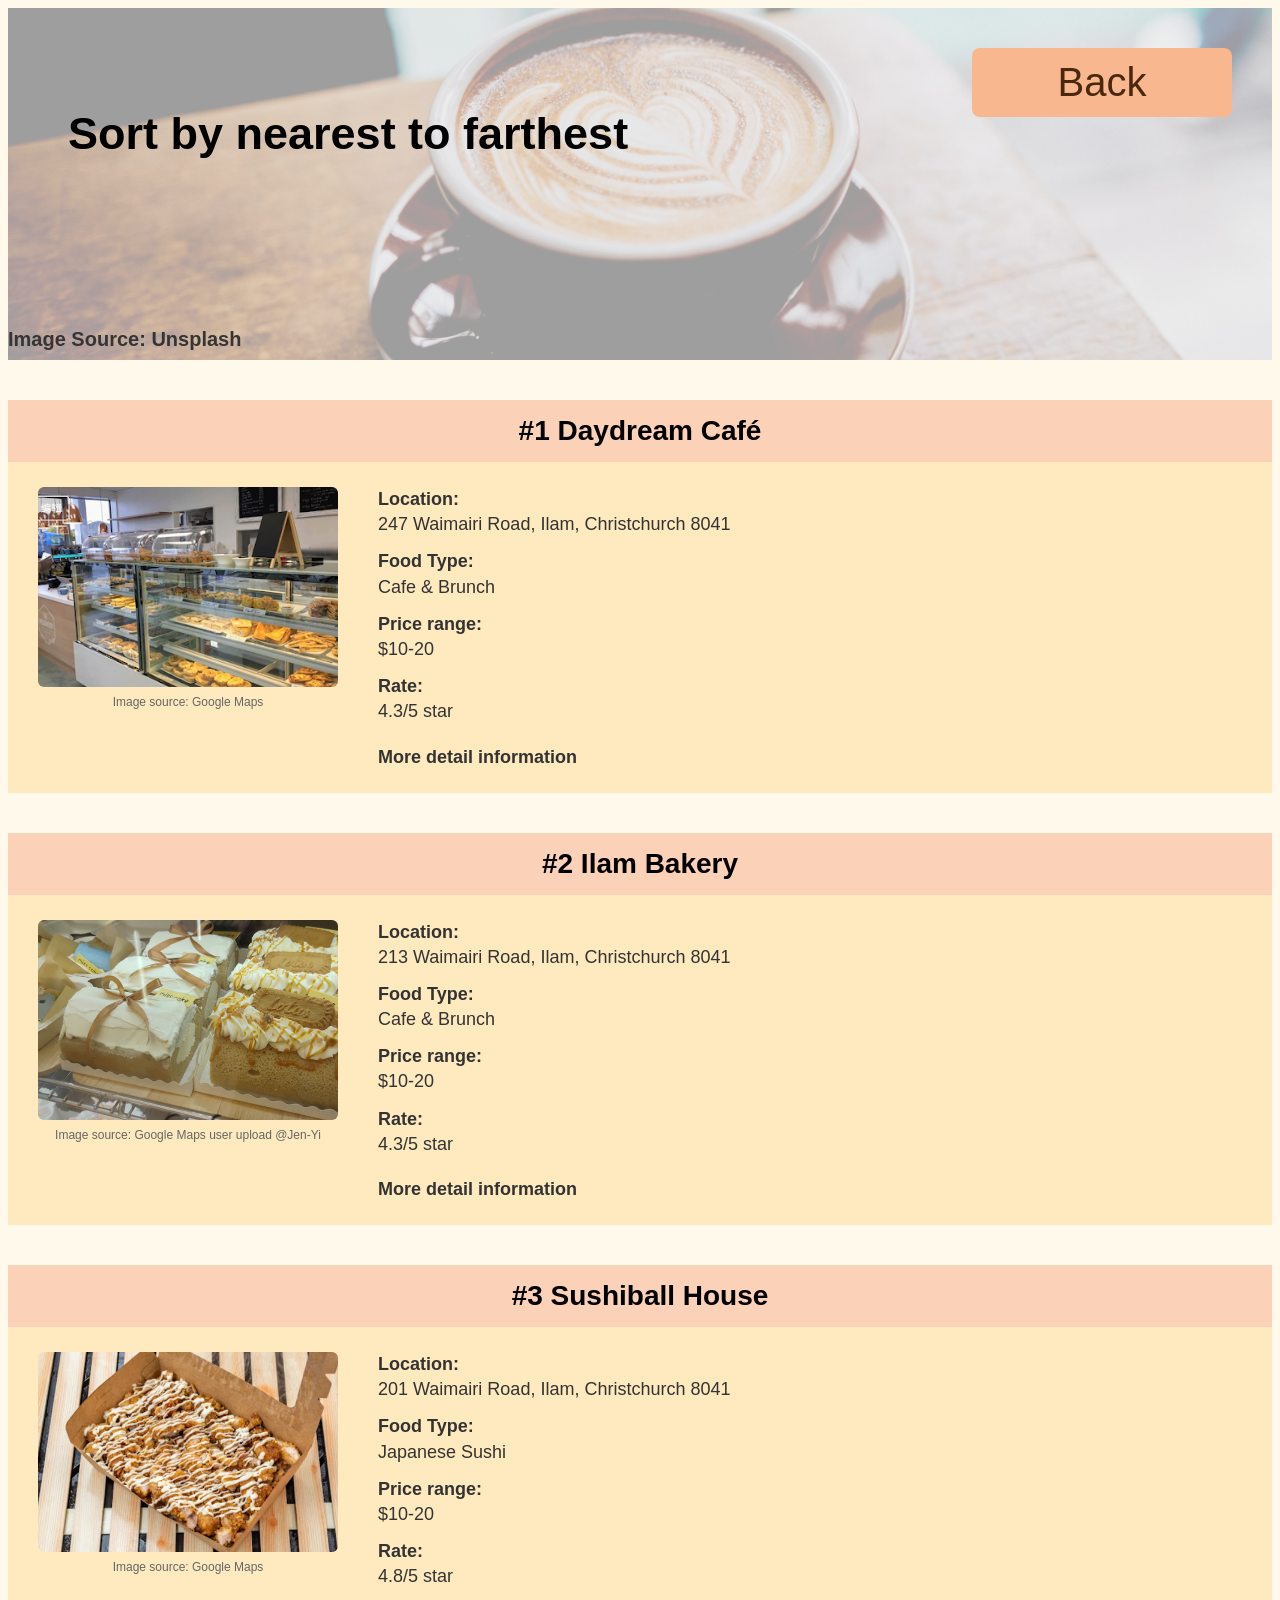
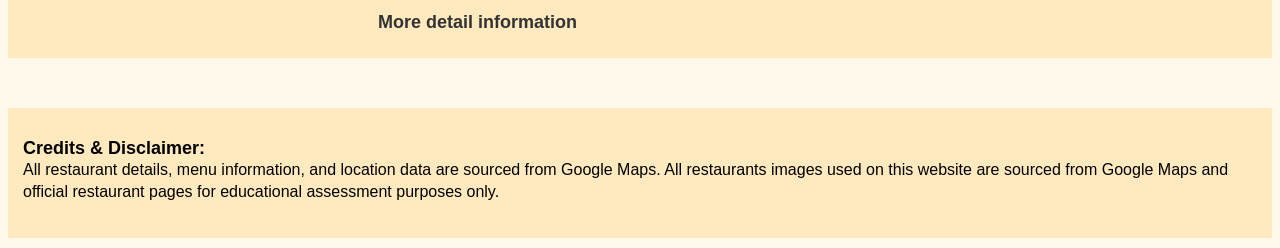
==== distance.html @ 188ed801 "Fix the problem of forgotten to change the renamed html link" ====
<!DOCTYPE html>
<html lang="en">
<head>
    <meta charset="UTF-8">
    <meta name="viewport" content="width=device-width, initial-scale=1.0">
    <title>Burnside_Local_Food_Recommendation_Guide_distance</title>
    <link rel="stylesheet" href="style.css">
</head>
<body>
    <section class="hero-image2">
        <h1 class="hero-text">
            Sort by nearest to farthest
        </h1>  

        <h1 class="small-text">
            Image Source: Unsplash
        </h1> 
            
        <a href="index.html" class=" btn btn-orange returnbutton" >Back</a>
    </section>

    <!-- 1 -->
    <section class="horizontal-arranged-information">
        
         <h1 class="h-info-title">
            #1 Daydream Café
        </h1>

        <div class="h-column">
        
            <div class="h-media">
                <img class="h-column-img" src="Image/DayDream.png" alt="Daydream Cafe">
                <p class="h-resource">Image source: Google Maps</p>
            </div>

            <div class="h-info-text">
                <p><strong>Location:</strong><br>247 Waimairi Road, Ilam, Christchurch 8041</p>
                <p><strong>Food Type:</strong><br>Cafe & Brunch</p>
                <p><strong>Price range:</strong><br>$10-20</p>
                <p><strong>Rate:</strong><br>4.3/5 star</p>

                <a href="https://maps.app.goo.gl/UqMa17LTYHkXAdnG6" class="h-more-detail" target="_blank" >More detail information</a>
            
            </div>
            
        </div>
    </section>

    <!-- 2 -->
    <section class="horizontal-arranged-information">

        <h1 class="h-info-title">
            #2 Ilam Bakery
        </h1>

        <div class="h-column">
        
            <div class="h-media">
                <img class="h-column-img" src="Image/IlamBakery_Jen-Yi.png" alt="Ilam Bakery">
                <p class="h-resource">Image source: Google Maps user upload @Jen-Yi</p>
            </div>
            
            <div class="h-info-text">
                <p><strong>Location:</strong><br>213 Waimairi Road, Ilam, Christchurch 8041</p>
                <p><strong>Food Type:</strong><br>Cafe & Brunch</p>
                <p><strong>Price range:</strong><br>$10-20</p>
                <p><strong>Rate:</strong><br>4.3/5 star</p>

                <a href="https://maps.app.goo.gl/3nayNxGMpcvJ1Ad66" class="h-more-detail" target="_blank" >More detail information</a>
            
            </div>
        </div>

    </section>

    <!-- 3 -->    
    <section class="horizontal-arranged-information">    
        </div>

         <h1 class="h-info-title">
            #3 Sushiball House
        </h1>

        <div class="h-column">
        
            <div class="h-media">
                <img class="h-column-img" src="Image/sushiballhouse.png" alt="Sushiball House">
                <p class="h-resource">Image source: Google Maps</p>
            </div>

            <div class="h-info-text">
                <p><strong>Location:</strong><br>201 Waimairi Road, Ilam, Christchurch 8041</p>
                <p><strong>Food Type:</strong><br>Japanese Sushi</p>
                <p><strong>Price range:</strong><br>$10-20</p>
                <p><strong>Rate:</strong><br>4.8/5 star</p>

                <a href="https://maps.app.goo.gl/ob8ARfDxsvm5658K7" class="h-more-detail" target="_blank" >More detail information</a>
            
            </div>
            
        </div>

    </section>
    <footer class="footercredit" >
            <h2 class="credittitle">
                Credits & Disclaimer:
            </h2>
            <p class="credit">
                All restaurant details, menu information, and location data are sourced from Google Maps. 
                All restaurants images used on this website are sourced from Google Maps and official restaurant pages for educational assessment purposes only.
            </p>
    </footer>
</body>
</html>
---- style.css ----
*{
    font-family:'Quicksand', Arial, sans-serif;
}
.hero-image{
    background-image: url("Image/header.png");
    height: 352px;
    background-position: center;
    background-repeat: no-repeat;
    background-size: cover;
    overflow: hidden; 
    position: relative;
}

.hero-image2{
    background-image: url("Image/cafe2-unsplash.png");
    height: 352px;
    background-position: center;
    background-repeat: no-repeat;
    background-size: cover;
    overflow: hidden; 
    position: relative;

}

.hero-image3{
    background-image: url("Image/breakfast-unsplash.png");
    height: 352px;
    background-position: center;
    background-repeat: no-repeat;
    background-size: cover;
    overflow: hidden; 
    position: relative;

}

.hero-image4{
    background-image: url("Image/cupcake-unplash.png");
    height: 352px;
    background-position: center;
    background-repeat: no-repeat;
    background-size: cover;
    overflow: hidden; 
    position: relative;

}
.hero-text{
    font-size: 45px;
    color: #000000;
    width: 100%;
    position: absolute;
    text-align: left;
    margin-left: 60px;
    margin-top: 100px;


}
.hero-text2{
    font-size: 30px;
    color: #000000;
    width: 100%;
    position: absolute;
    text-align: left;
    margin-left: 60px;
    margin-top: 160px;


}

.small-text{
    font-size: 20px;
    color: #353535;
    position: absolute;
    text-align: left;
    margin-top: 320px;
}

.returnbutton {
  position: absolute;     /* 浮动在图片上方 */
  top: 40px;              
  right: 40px;            
  gap: 15px;              /* 按钮之间的上下间距 */
  z-index: 10;            /* 确保按钮在最上层 */
  font-size: 40px;
}

.sort-buttons {
  position: absolute;     /* 浮动在图片上方 */
  top: 40px;              
  right: 50px;            
  display: flex;          /* 开启 Flex 布局 */
  flex-direction: column; /* 让 3 个按钮上下垂直排列！ */
  gap: 15px;              /* 按钮之间的上下间距 */
  z-index: 10;            /* 确保按钮在最上层 */
  font-size: 20px;
}


.btn {
  display: inline-block;     /* 让 a 标签支持宽高和 padding */
  text-decoration: none;     /* 去掉链接下划线 */
  font-weight: 500;
  color: #5c3a21;
  border-radius: 8px;        /* 圆角 */
  padding: 12px 20px;        /* 按钮内边距 */
  width: 260px;              /* 固定按钮宽度 */
  text-align: center;        /* 文字居中 */
  box-sizing: border-box;    /* 防止 padding 撑大按钮 */
  transition: all 0.2s;      /* 悬停动画 */
}


.btn-lighter {
  background-color: #FFEABF; 
}

.btn-orange {
  background-color: #F8B78E; 
  color: #4a2810;
}

.btn-light {
  background-color: #FFEEDB; 
}




.information {
  display: flex;
  justify-content: center;
  gap: 70px;                   /* 卡片之间的缝隙 */
  padding: 40px 20px;
  
}


.column {
  width: 350px;
  background-color: #fff6df;   /* 卡片的淡黄色背景 */
  padding: 35px 25px;
  text-align: center;          /* 内部所有文字和图片水平居中 */
  box-sizing: border-box;
}


.info-title {
  font-size: 35px;
  font-weight: 500;
  margin-top: 0;
  margin-bottom: 15px;
  color: #222;
  font-weight: bold;
}


.image img {
  width: 100%;
  height: 200px;
  object-fit: cover;           /* 防止图片拉伸变形 */
  display: block;
}


.resource {
  font-size: 10px;
  color: #666;
  margin-top: 5px;
  margin-bottom: 20px;
}


.info-text p {
  font-size: 20px;
  color: #333;
  margin-bottom: 15px;
  line-height: 1.3;
}

.info-text strong {
  font-weight: 600;
}


.more-detail {
  margin-top: 10px;
  color: #333;
  font-size: 20px;
}

.footercredit{
  margin-top: 50px;
  margin-bottom: 10px;
  height: 70px;
  padding: 30px 15px;
  background-color: #FFEABF;
}

.credittitle{
  font-size: 18px;
  margin: 0;
}

.credit{
  margin: 0;
  line-height: 1.4;
}

body{
    background-color: #FEF9EB;
}


.horizontal-arranged-information {
  margin: 40px auto;
}


.h-info-title {
  margin: 0;
  text-align: center;
  background-color: #fbd1b7;
  padding: 15px 10px;
  font-size: 28px;
}


.h-column {
  display: grid;
  grid-template-columns: 300px 1fr; /* 左列固定 300px，右列自动充满 */
  gap: 40px;                        /* 左右两列间隔 */
  background-color: #FFEABF;
  padding: 25px 30px;
}


.h-media {
  width: 100%;
}

.h-column-img {
  width: 100%;
  height: 200px;
  object-fit: cover;
  border-radius: 6px;
  display: block;
}

.h-resource {
  font-size: 12px;
  color: #666;
  margin-top: 8px;
  margin-bottom: 0;
  text-align: center;
}


.h-info-text p {
  font-size: 18px;
  color: #333;
  margin: 0 0 12px 0;
  line-height: 1.4;
}


.h-more-detail {
  display: inline-block;
  margin-top: 10px;
  color: #333;
  font-size: 18px;
  text-decoration: none;             
  font-weight: bold;
}

.h-more-detail:hover {
  color: #d97736;                   /* 悬停颜色变化 */
}

.more-detail:hover{
  color: #d97736; 
}

.btn:hover{
  color: #d97736; 
}
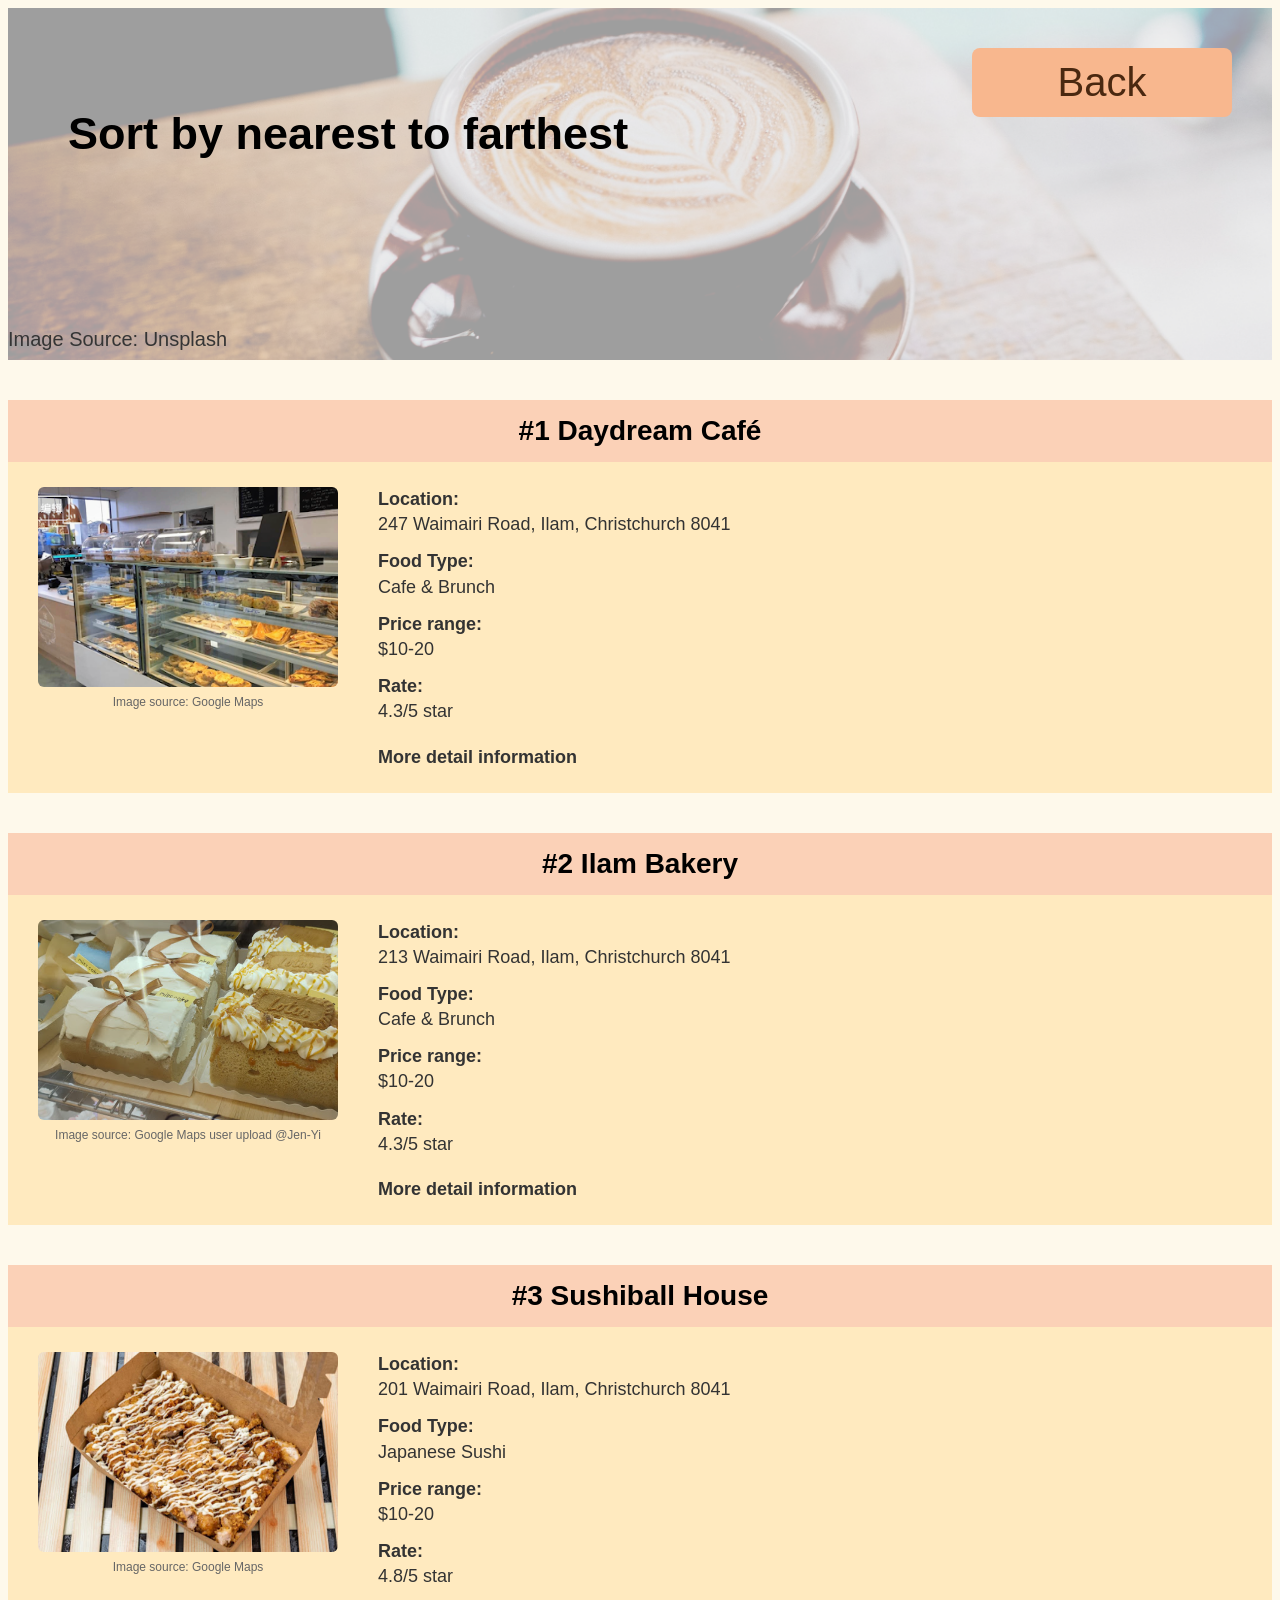
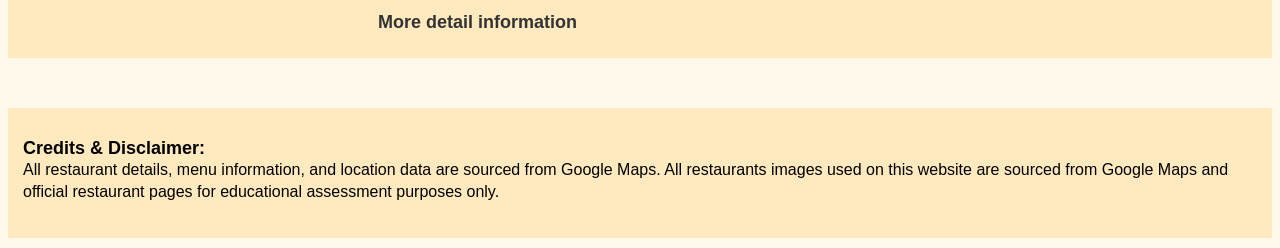
==== commit a562aed2: "change the missing out h1 to h2 and make only one h1 for a page" ====
--- a/distance.html
+++ b/distance.html
@@ -12,9 +12,9 @@
             Sort by nearest to farthest
         </h1>  
 
-        <h1 class="small-text">
+        <p class="small-text">
             Image Source: Unsplash
-        </h1> 
+        </p> 
             
         <a href="index.html" class=" btn btn-orange returnbutton" >Back</a>
     </section>
@@ -22,9 +22,9 @@
     <!-- 1 -->
     <section class="horizontal-arranged-information">
         
-         <h1 class="h-info-title">
+         <h2 class="h-info-title">
             #1 Daydream Café
-        </h1>
+        </h2>
 
         <div class="h-column">
         
@@ -49,9 +49,9 @@
     <!-- 2 -->
     <section class="horizontal-arranged-information">
 
-        <h1 class="h-info-title">
+        <h2 class="h-info-title">
             #2 Ilam Bakery
-        </h1>
+        </h2>
 
         <div class="h-column">
         
@@ -77,9 +77,9 @@
     <section class="horizontal-arranged-information">    
         </div>
 
-         <h1 class="h-info-title">
+         <h2 class="h-info-title">
             #3 Sushiball House
-        </h1>
+        </h2>
 
         <div class="h-column">
         
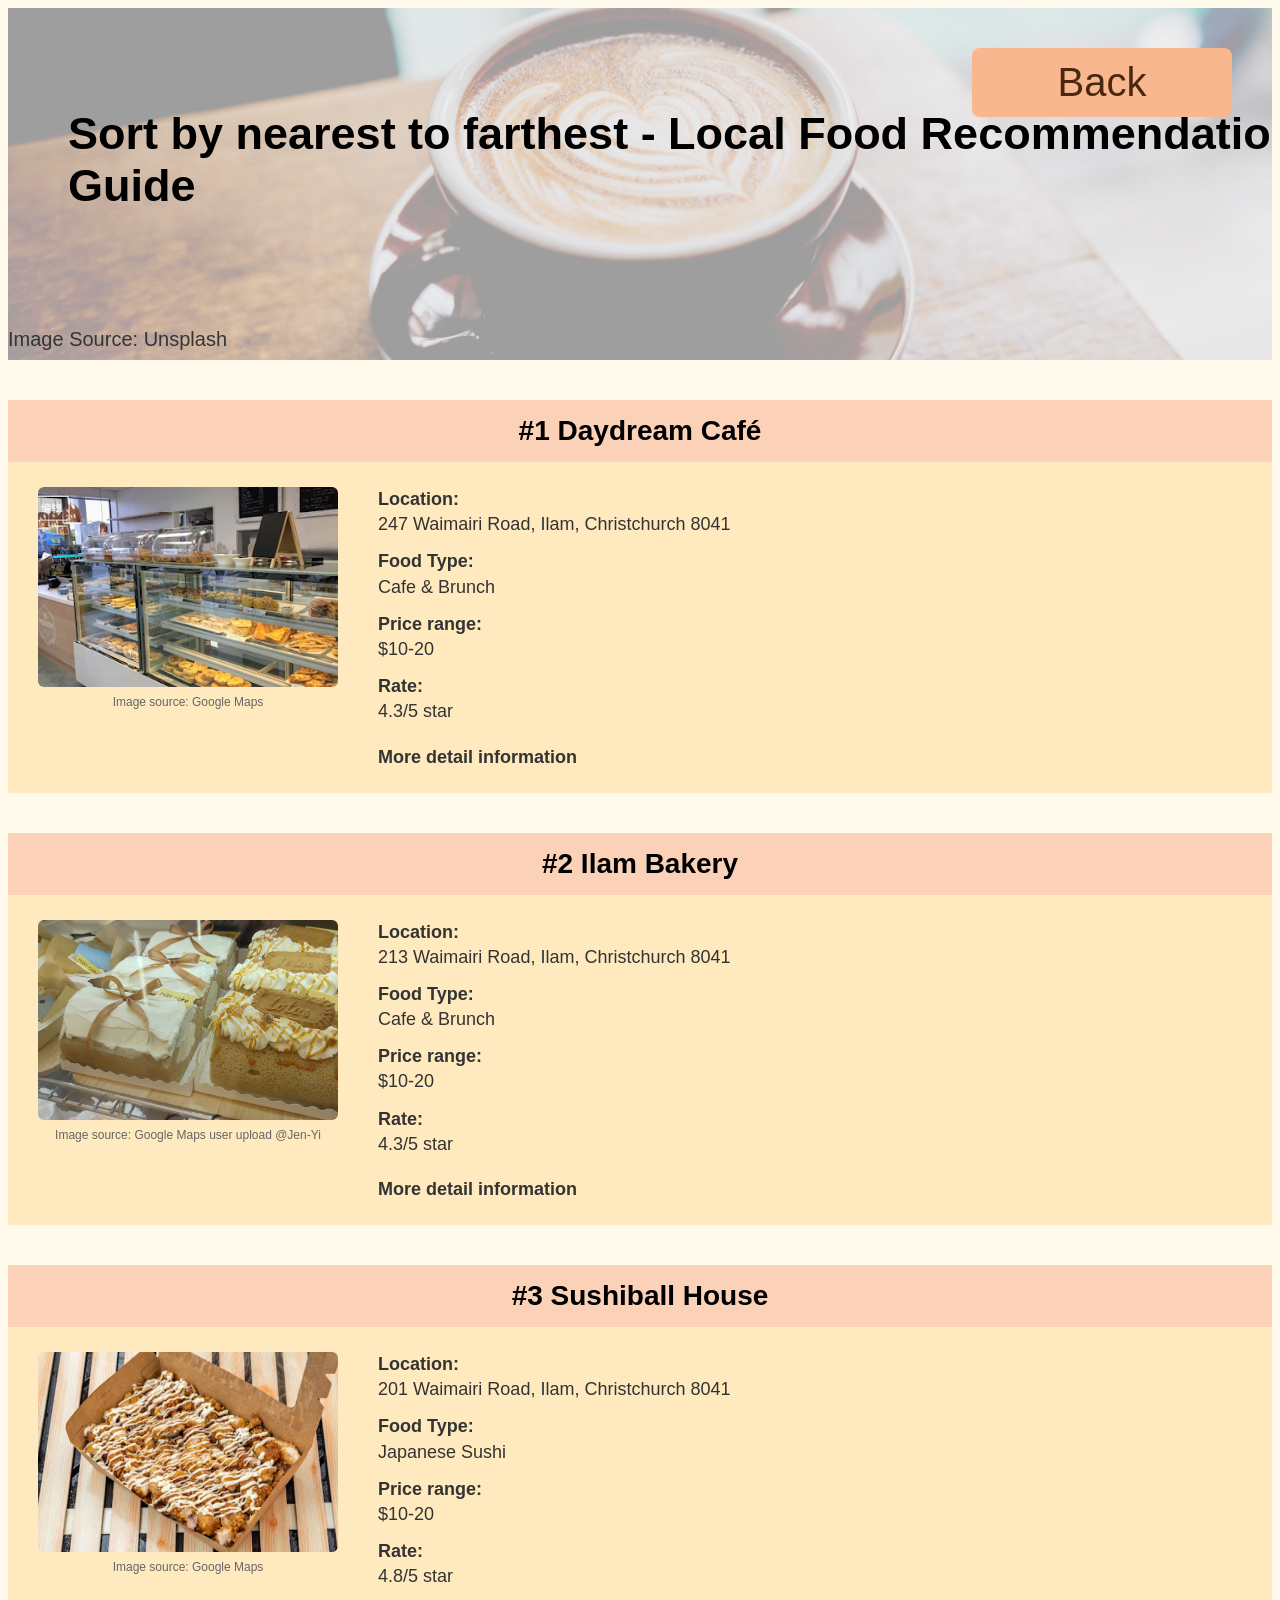
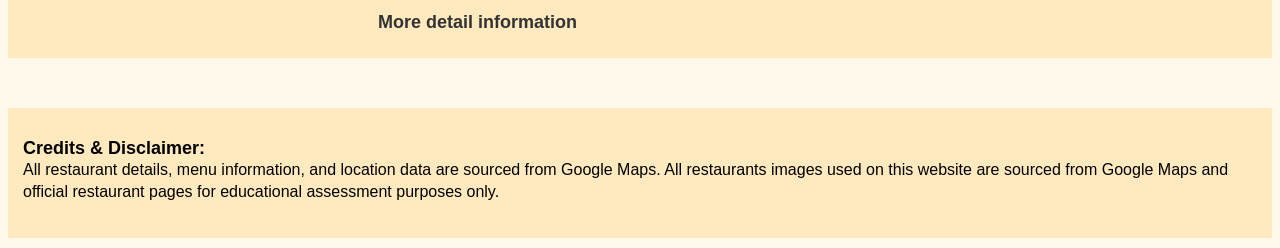
==== commit 3b4739c5: "add a more specific discription for the titles of "sort" pages" ====
--- a/distance.html
+++ b/distance.html
@@ -9,7 +9,7 @@
 <body>
     <section class="hero-image2">
         <h1 class="hero-text">
-            Sort by nearest to farthest
+            Sort by nearest to farthest - Local Food Recommendation Guide
         </h1>  
 
         <p class="small-text">
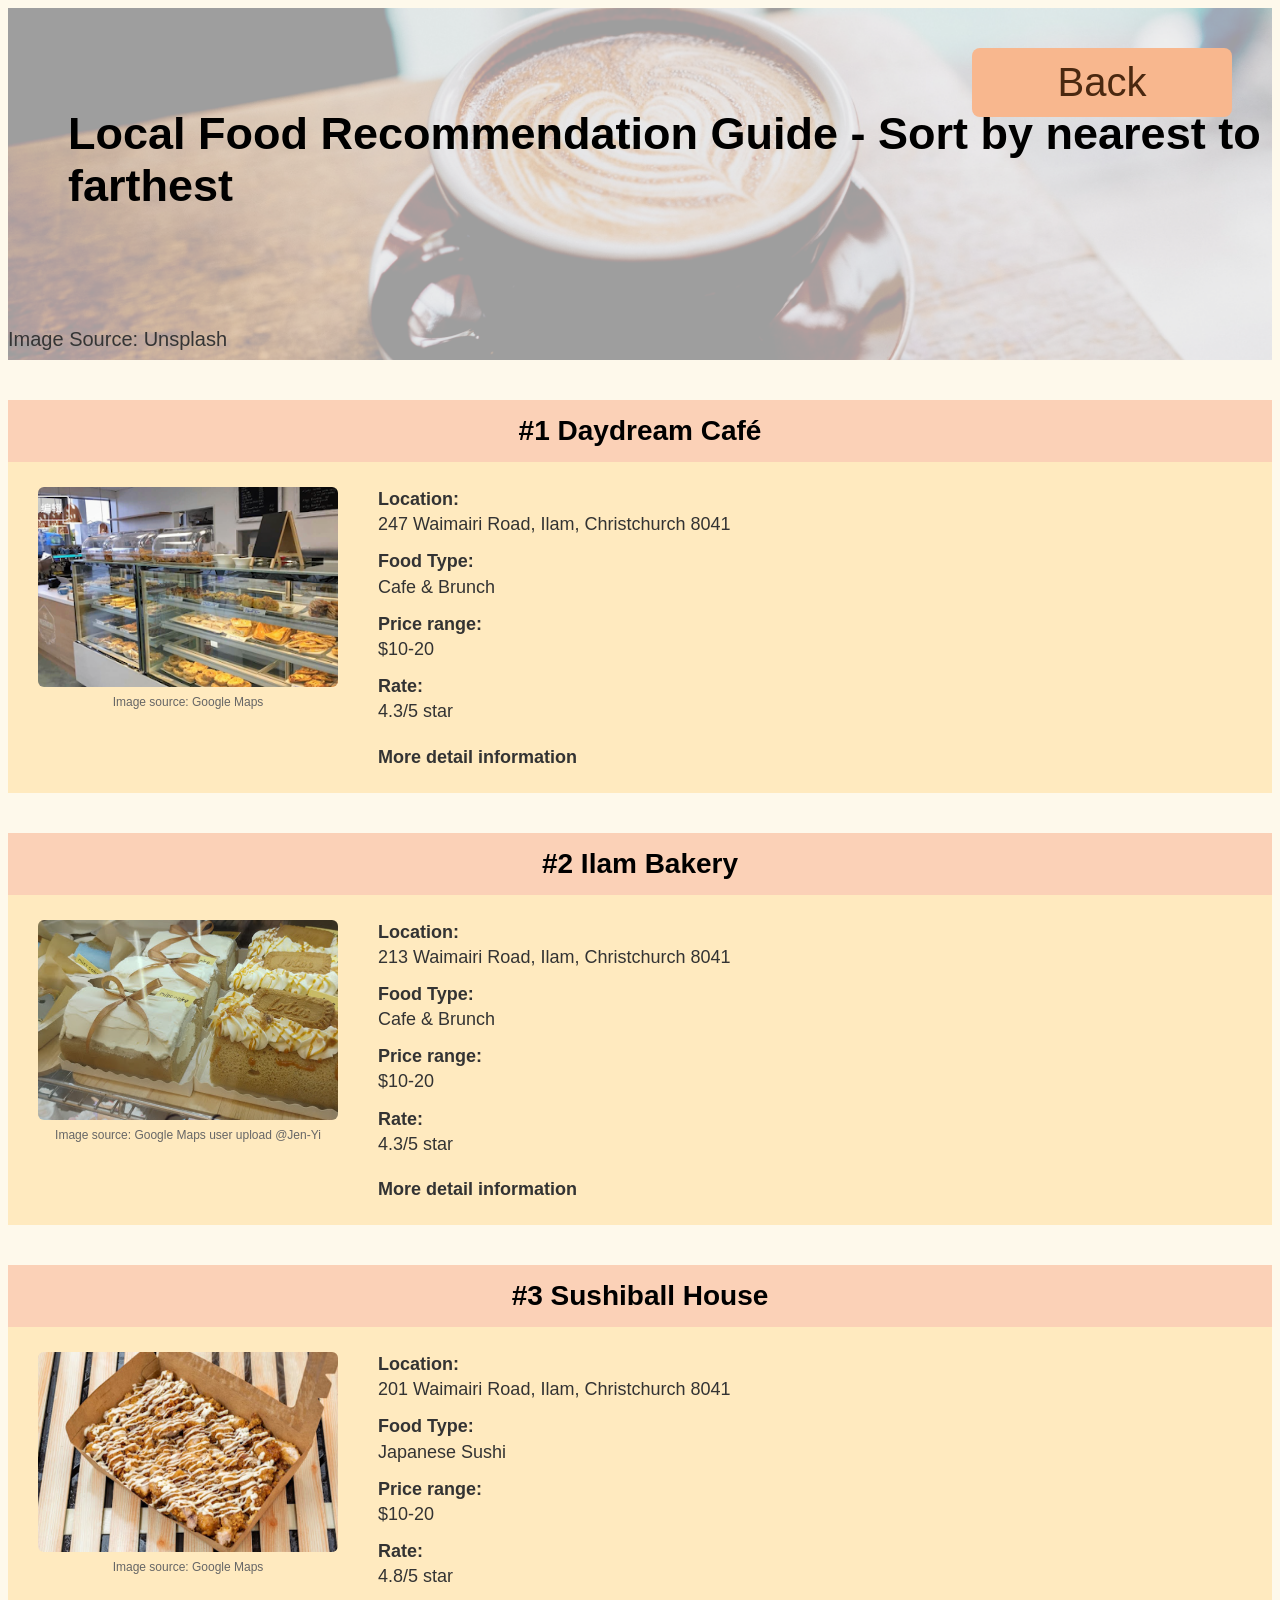
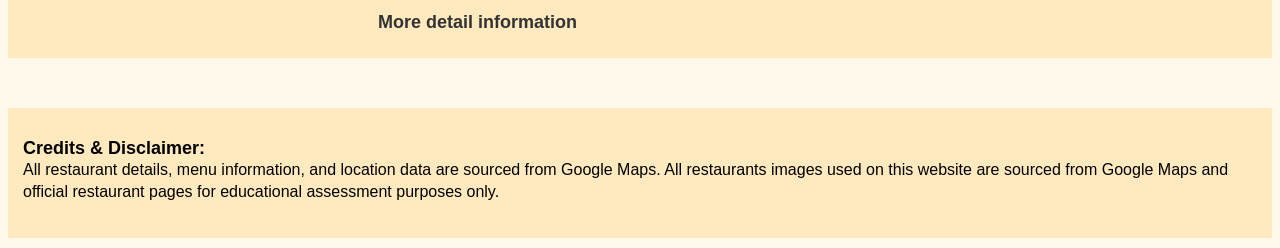
==== commit f066f30c: "Change the wrong text title that was accidently put in the other way around" ====
--- a/distance.html
+++ b/distance.html
@@ -9,7 +9,7 @@
 <body>
     <section class="hero-image2">
         <h1 class="hero-text">
-            Sort by nearest to farthest - Local Food Recommendation Guide
+            Local Food Recommendation Guide - Sort by nearest to farthest
         </h1>  
 
         <p class="small-text">
--- a/style.css
+++ b/style.css
@@ -7,8 +7,8 @@
     background-position: center;
     background-repeat: no-repeat;
     background-size: cover;
-    overflow: hidden; 
-    position: relative;
+    overflow: hidden; /* 超出尺寸就切掉 */
+    position: relative; /* 设置边界*/
 }
 
 .hero-image2{
@@ -17,8 +17,8 @@
     background-position: center;
     background-repeat: no-repeat;
     background-size: cover;
-    overflow: hidden; 
-    position: relative;
+    overflow: hidden; /* 超出尺寸就切掉 */
+    position: relative; /* 设置边界*/
 
 }
 
@@ -28,8 +28,8 @@
     background-position: center;
     background-repeat: no-repeat;
     background-size: cover;
-    overflow: hidden; 
-    position: relative;
+    overflow: hidden; /* 超出尺寸就切掉 */
+    position: relative; /* 设置边界*/
 
 }
 
@@ -39,15 +39,15 @@
     background-position: center;
     background-repeat: no-repeat;
     background-size: cover;
-    overflow: hidden; 
-    position: relative;
+    overflow: hidden; /* 超出尺寸就切掉 */
+    position: relative; /* 设置边界*/
 
 }
 .hero-text{
     font-size: 45px;
     color: #000000;
     width: 100%;
-    position: absolute;
+    position: absolute; /* 绝对位置，不被其他东西挤走*/
     text-align: left;
     margin-left: 60px;
     margin-top: 100px;
@@ -58,7 +58,7 @@
     font-size: 30px;
     color: #000000;
     width: 100%;
-    position: absolute;
+    position: absolute; /* 绝对位置，不被其他东西挤走*/
     text-align: left;
     margin-left: 60px;
     margin-top: 160px;
@@ -69,7 +69,7 @@
 .small-text{
     font-size: 20px;
     color: #353535;
-    position: absolute;
+    position: absolute; /* 绝对位置，不被其他东西挤走*/
     text-align: left;
     margin-top: 320px;
 }
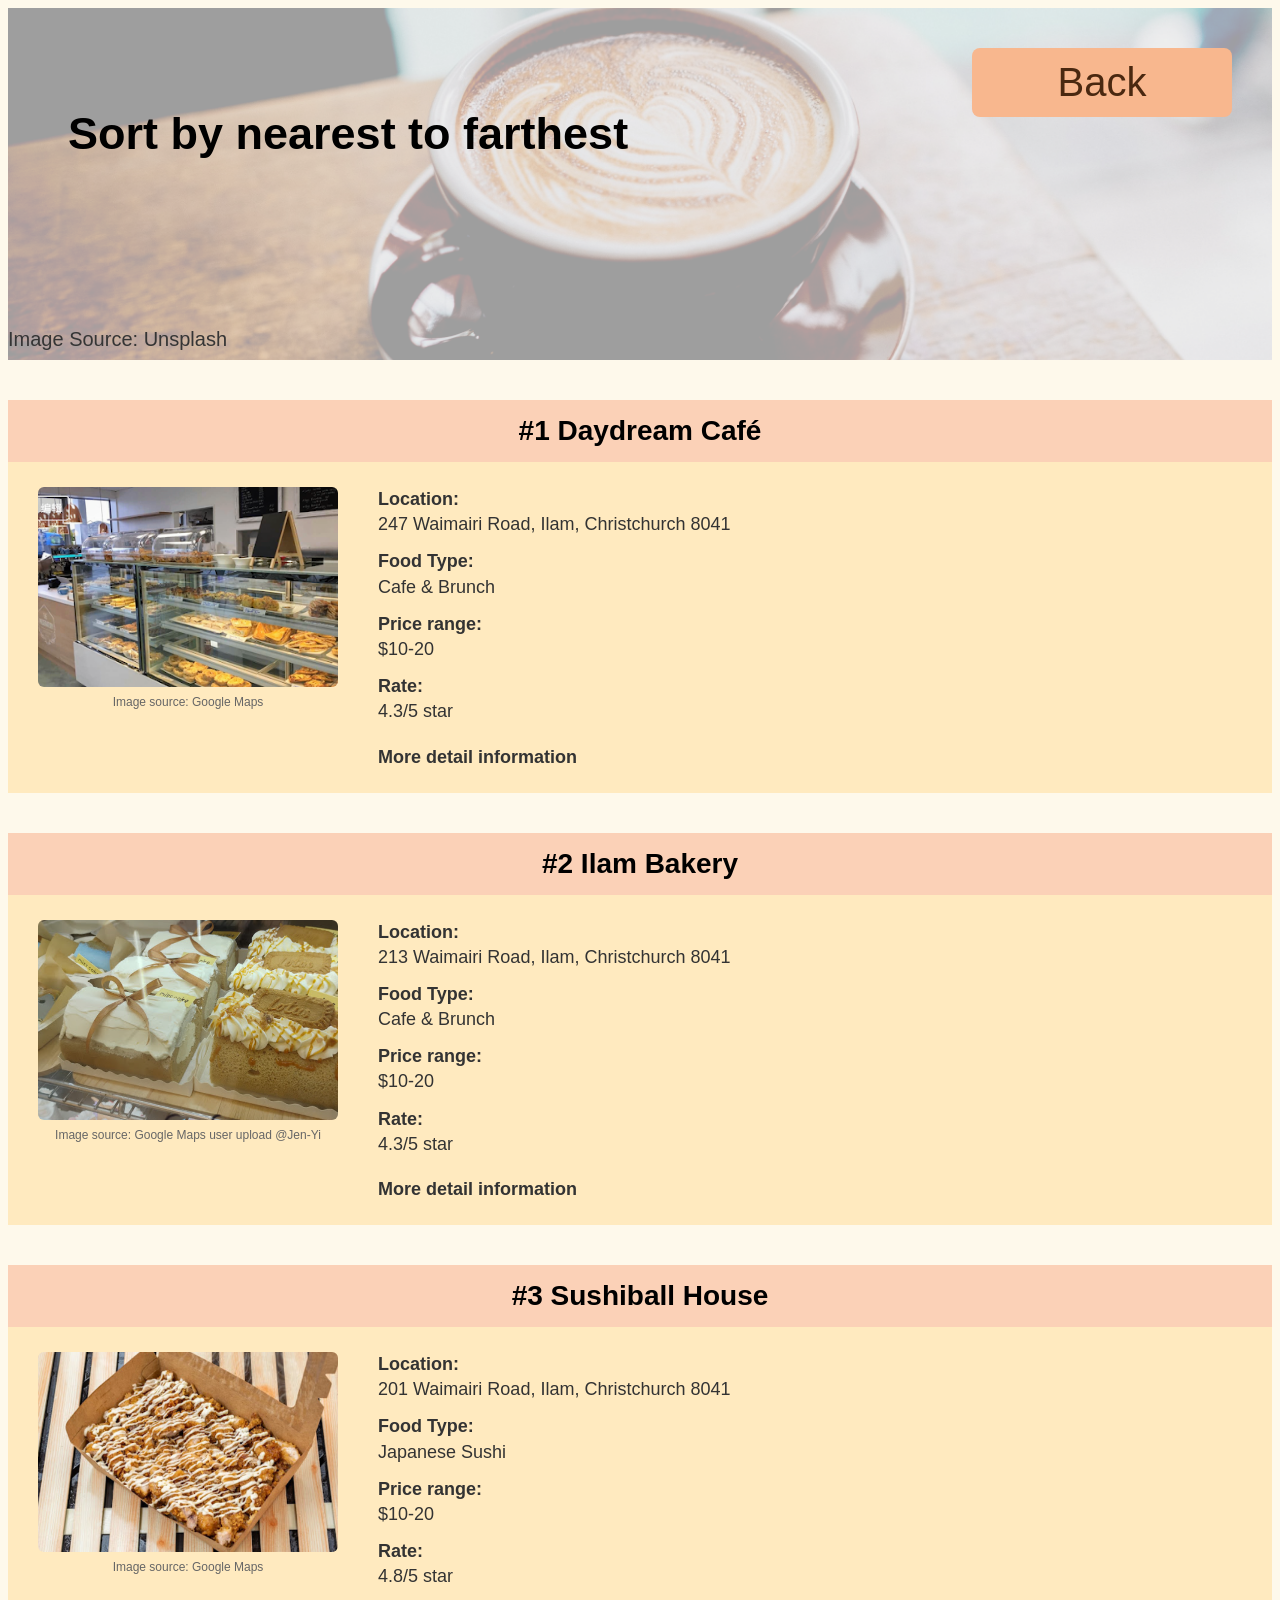
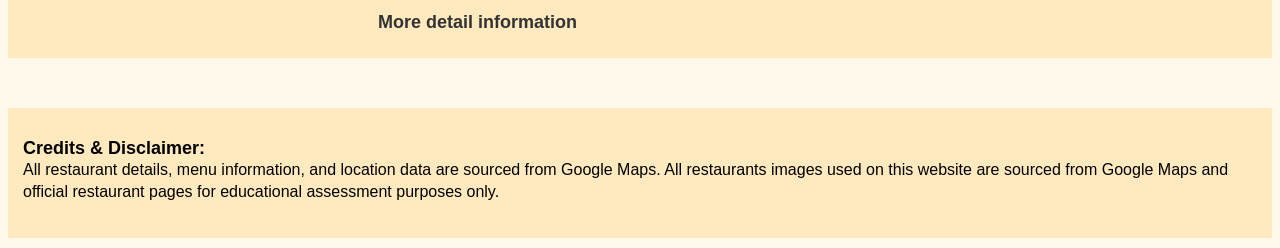
==== commit 100bc20e: "change some missing out bit from last action and delete the prefix of each "sort" page of the hero t" ====
--- a/distance.html
+++ b/distance.html
@@ -3,13 +3,13 @@
 <head>
     <meta charset="UTF-8">
     <meta name="viewport" content="width=device-width, initial-scale=1.0">
-    <title>Burnside_Local_Food_Recommendation_Guide_distance</title>
+    <title>Burnside Local Food Recommendation Guide distance</title>
     <link rel="stylesheet" href="style.css">
 </head>
 <body>
     <section class="hero-image2">
         <h1 class="hero-text">
-            Local Food Recommendation Guide - Sort by nearest to farthest
+            Sort by nearest to farthest
         </h1>  
 
         <p class="small-text">
@@ -29,7 +29,7 @@
         <div class="h-column">
         
             <div class="h-media">
-                <img class="h-column-img" src="Image/DayDream.png" alt="Daydream Cafe">
+                <img class="h-column-img" src="Image/DayDream.png" alt="Daydream Cafe's bakes">
                 <p class="h-resource">Image source: Google Maps</p>
             </div>
 
@@ -56,7 +56,7 @@
         <div class="h-column">
         
             <div class="h-media">
-                <img class="h-column-img" src="Image/IlamBakery_Jen-Yi.png" alt="Ilam Bakery">
+                <img class="h-column-img" src="Image/IlamBakery_Jen-Yi.png" alt="Ilam Bakery's cake from google map user @Jen-Yi">
                 <p class="h-resource">Image source: Google Maps user upload @Jen-Yi</p>
             </div>
             
@@ -84,7 +84,7 @@
         <div class="h-column">
         
             <div class="h-media">
-                <img class="h-column-img" src="Image/sushiballhouse.png" alt="Sushiball House">
+                <img class="h-column-img" src="Image/sushiballhouse.png" alt="Sushiball House's sushi">
                 <p class="h-resource">Image source: Google Maps</p>
             </div>
 
@@ -102,9 +102,9 @@
 
     </section>
     <footer class="footercredit" >
-            <h2 class="credittitle">
+            <h3 class="credittitle">
                 Credits & Disclaimer:
-            </h2>
+            </h3>
             <p class="credit">
                 All restaurant details, menu information, and location data are sourced from Google Maps. 
                 All restaurants images used on this website are sourced from Google Maps and official restaurant pages for educational assessment purposes only.
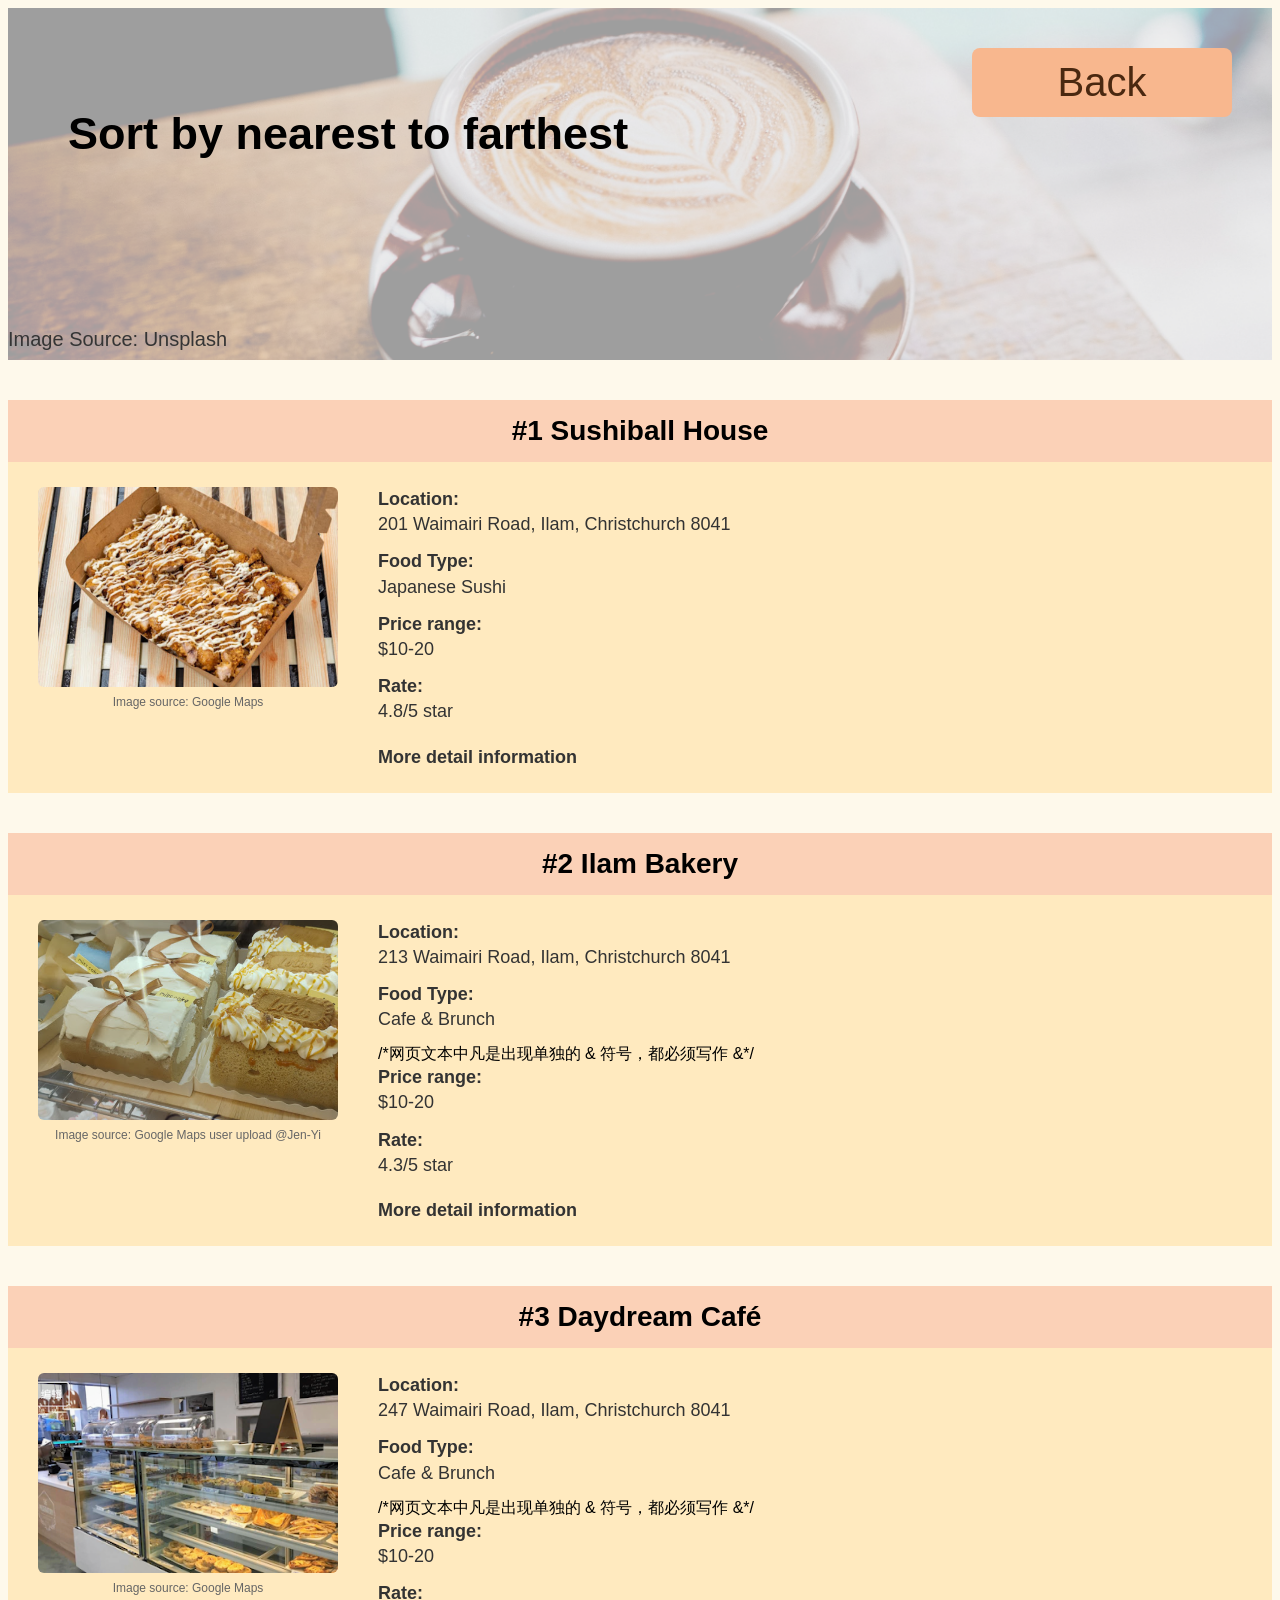
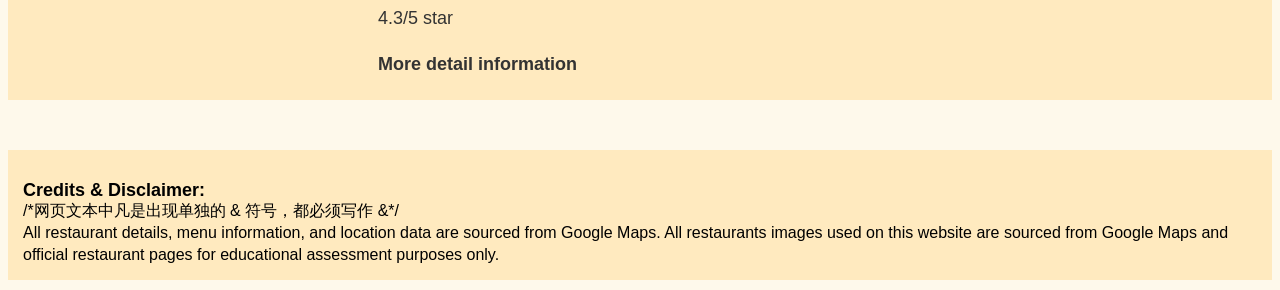
==== commit 8d4ca072: "improve the language conventions" ====
--- a/distance.html
+++ b/distance.html
@@ -3,112 +3,73 @@
 <head>
     <meta charset="UTF-8">
     <meta name="viewport" content="width=device-width, initial-scale=1.0">
-    <title>Burnside Local Food Recommendation Guide distance</title>
+    <title>Burnside Local Food Recommendation Guide - Distance</title>
     <link rel="stylesheet" href="style.css">
 </head>
 <body>
     <section class="hero-image2">
-        <h1 class="hero-text">
-            Sort by nearest to farthest
-        </h1>  
+        <h1 class="hero-text">Sort by nearest to farthest</h1>   
+        <p class="small-text">Image Source: Unsplash</p> 
+        <a href="index.html" class="btn btn-orange returnbutton">Back</a>
+    </section>  
 
-        <p class="small-text">
-            Image Source: Unsplash
-        </p> 
-            
-        <a href="index.html" class=" btn btn-orange returnbutton" >Back</a>
-    </section>
-
-    <!-- 1 -->
     <section class="horizontal-arranged-information">
-        
-         <h2 class="h-info-title">
-            #1 Daydream Café
-        </h2>
-
+        <h2 class="h-info-title">#1 Sushiball House</h2>
         <div class="h-column">
-        
             <div class="h-media">
-                <img class="h-column-img" src="Image/DayDream.png" alt="Daydream Cafe's bakes">
+                <img class="h-column-img" src="Image/sushiballhouse.png" alt="Sushiball House">
                 <p class="h-resource">Image source: Google Maps</p>
             </div>
-
-            <div class="h-info-text">
-                <p><strong>Location:</strong><br>247 Waimairi Road, Ilam, Christchurch 8041</p>
-                <p><strong>Food Type:</strong><br>Cafe & Brunch</p>
-                <p><strong>Price range:</strong><br>$10-20</p>
-                <p><strong>Rate:</strong><br>4.3/5 star</p>
-
-                <a href="https://maps.app.goo.gl/UqMa17LTYHkXAdnG6" class="h-more-detail" target="_blank" >More detail information</a>
-            
-            </div>
-            
-        </div>
-    </section>
-
-    <!-- 2 -->
-    <section class="horizontal-arranged-information">
-
-        <h2 class="h-info-title">
-            #2 Ilam Bakery
-        </h2>
-
-        <div class="h-column">
-        
-            <div class="h-media">
-                <img class="h-column-img" src="Image/IlamBakery_Jen-Yi.png" alt="Ilam Bakery's cake from google map user @Jen-Yi">
-                <p class="h-resource">Image source: Google Maps user upload @Jen-Yi</p>
-            </div>
-            
-            <div class="h-info-text">
-                <p><strong>Location:</strong><br>213 Waimairi Road, Ilam, Christchurch 8041</p>
-                <p><strong>Food Type:</strong><br>Cafe & Brunch</p>
-                <p><strong>Price range:</strong><br>$10-20</p>
-                <p><strong>Rate:</strong><br>4.3/5 star</p>
-
-                <a href="https://maps.app.goo.gl/3nayNxGMpcvJ1Ad66" class="h-more-detail" target="_blank" >More detail information</a>
-            
-            </div>
-        </div>
-
-    </section>
-
-    <!-- 3 -->    
-    <section class="horizontal-arranged-information">    
-        </div>
-
-         <h2 class="h-info-title">
-            #3 Sushiball House
-        </h2>
-
-        <div class="h-column">
-        
-            <div class="h-media">
-                <img class="h-column-img" src="Image/sushiballhouse.png" alt="Sushiball House's sushi">
-                <p class="h-resource">Image source: Google Maps</p>
-            </div>
-
             <div class="h-info-text">
                 <p><strong>Location:</strong><br>201 Waimairi Road, Ilam, Christchurch 8041</p>
                 <p><strong>Food Type:</strong><br>Japanese Sushi</p>
                 <p><strong>Price range:</strong><br>$10-20</p>
                 <p><strong>Rate:</strong><br>4.8/5 star</p>
+                <a href="https://maps.app.goo.gl/ob8ARfDxsvm5658K7" class="h-more-detail" target="_blank">More detail information</a>
+            </div>
+        </div>
+    </section>
 
-                <a href="https://maps.app.goo.gl/ob8ARfDxsvm5658K7" class="h-more-detail" target="_blank" >More detail information</a>
-            
+    <section class="horizontal-arranged-information">
+        <h2 class="h-info-title">#2 Ilam Bakery</h2>
+        <div class="h-column">
+            <div class="h-media">
+                <img class="h-column-img" src="Image/IlamBakery_Jen-Yi.png" alt="Ilam Bakery">
+                <p class="h-resource">Image source: Google Maps user upload @Jen-Yi</p>
             </div>
-            
+            <div class="h-info-text">
+                <p><strong>Location:</strong><br>213 Waimairi Road, Ilam, Christchurch 8041</p>
+                <p><strong>Food Type:</strong><br>Cafe &amp; Brunch</p> /*网页文本中凡是出现单独的 & 符号，都必须写作 &amp;*/
+                <p><strong>Price range:</strong><br>$10-20</p>
+                <p><strong>Rate:</strong><br>4.3/5 star</p>
+                <a href="https://maps.app.goo.gl/3nayNxGMpcvJ1Ad66" class="h-more-detail" target="_blank">More detail information</a>
+            </div>
         </div>
+    </section>
 
+    <section class="horizontal-arranged-information">
+        <h2 class="h-info-title">#3 Daydream Café</h2>
+        <div class="h-column">
+            <div class="h-media">
+                <img class="h-column-img" src="Image/DayDream.png" alt="Daydream Cafe">
+                <p class="h-resource">Image source: Google Maps</p>
+            </div>
+            <div class="h-info-text">
+                <p><strong>Location:</strong><br>247 Waimairi Road, Ilam, Christchurch 8041</p>
+                <p><strong>Food Type:</strong><br>Cafe &amp; Brunch</p> /*网页文本中凡是出现单独的 & 符号，都必须写作 &amp;*/
+                <p><strong>Price range:</strong><br>$10-20</p>
+                <p><strong>Rate:</strong><br>4.3/5 star</p>
+                <a href="https://maps.app.goo.gl/UqMa17LTYHkXAdnG6" class="h-more-detail" target="_blank">More detail information</a>
+            </div>
+        </div>
     </section>
-    <footer class="footercredit" >
-            <h3 class="credittitle">
-                Credits & Disclaimer:
-            </h3>
-            <p class="credit">
-                All restaurant details, menu information, and location data are sourced from Google Maps. 
-                All restaurants images used on this website are sourced from Google Maps and official restaurant pages for educational assessment purposes only.
-            </p>
+
+    <footer class="footercredit">
+        <h3 class="credittitle">Credits &amp; Disclaimer:</h3> /*网页文本中凡是出现单独的 & 符号，都必须写作 &amp;*/
+        <p class="credit">
+            All restaurant details, menu information, and location data are sourced from Google Maps. 
+            All restaurants images used on this website are sourced from Google Maps and official restaurant pages for educational assessment purposes only.
+        </p>
     </footer>
 </body>
 </html>
--- a/style.css
+++ b/style.css
@@ -6,9 +6,9 @@
     height: 352px;
     background-position: center;
     background-repeat: no-repeat;
-    background-size: cover;
-    overflow: hidden; /* 超出尺寸就切掉 */
-    position: relative; /* 设置边界*/
+    background-size: cover; /*按比例放大图片直到填满整个框*/
+    overflow: hidden; /* 超出尺寸就切掉 */
+    position: relative; /* 给后面的其他元素设置边界*/
 }
 
 .hero-image2{
@@ -16,9 +16,9 @@
     height: 352px;
     background-position: center;
     background-repeat: no-repeat;
-    background-size: cover;
-    overflow: hidden; /* 超出尺寸就切掉 */
-    position: relative; /* 设置边界*/
+    background-size: cover; /*按比例放大图片直到填满整个框*/
+    overflow: hidden; /* 超出尺寸就切掉 */
+    position: relative; /* 给后面的其他元素设置边界*/
 
 }
 
@@ -27,10 +27,9 @@
     height: 352px;
     background-position: center;
     background-repeat: no-repeat;
-    background-size: cover;
-    overflow: hidden; /* 超出尺寸就切掉 */
-    position: relative; /* 设置边界*/
-
+    background-size: cover;  /*按比例放大图片直到填满整个框*/
+    overflow: hidden; /* 超出尺寸就切掉 */
+    position: relative; /* 给后面的其他元素设置边界*/
 }
 
 .hero-image4{
@@ -38,7 +37,7 @@
     height: 352px;
     background-position: center;
     background-repeat: no-repeat;
-    background-size: cover;
+    background-size: cover; /*按比例放大图片直到填满整个框*/
     overflow: hidden; /* 超出尺寸就切掉 */
     position: relative; /* 设置边界*/
 
@@ -105,7 +104,7 @@
   width: 260px;              /* 固定按钮宽度 */
   text-align: center;        /* 文字居中 */
   box-sizing: border-box;    /* 防止 padding 撑大按钮 */
-  transition: all 0.2s;      /* 悬停动画 */
+  transition: all 0.2s;      /* 在hover work的时候的过渡 */
 }
 
 
@@ -126,8 +125,8 @@
 
 
 .information {
-  display: flex;
-  justify-content: center;
+  display: flex;  /* 开启弹性布局so可以变成横向的 */
+  justify-content: center;  /* 默认在中间*/
   gap: 70px;                   /* 卡片之间的缝隙 */
   padding: 40px 20px;
   
@@ -139,7 +138,7 @@
   background-color: #fff6df;   /* 卡片的淡黄色背景 */
   padding: 35px 25px;
   text-align: center;          /* 内部所有文字和图片水平居中 */
-  box-sizing: border-box;
+  box-sizing: border-box;        /* padding不撑爆设定的width */
 }
 
 
@@ -156,8 +155,8 @@
 .image img {
   width: 100%;
   height: 200px;
-  object-fit: cover;           /* 防止图片拉伸变形 */
-  display: block;
+  object-fit: cover;           /* 保持图片原本的宽高比，按比例放大并填满整个框，超出部分直接裁剪*/
+  display: block;          /* 让元素独占一整行，强行把后面的所有元素挤到下一行去*/
 }
 
 
@@ -225,8 +224,8 @@
 
 
 .h-column {
-  display: grid;
-  grid-template-columns: 300px 1fr; /* 左列固定 300px，右列自动充满 */
+  display: grid; /* 开启网格布局，可以自动排在一起 */
+  grid-template-columns: 300px 1fr; /* 设定为左列固定 300px，右列自动充满 */
   gap: 40px;                        /* 左右两列间隔 */
   background-color: #FFEABF;
   padding: 25px 30px;
@@ -240,9 +239,9 @@
 .h-column-img {
   width: 100%;
   height: 200px;
-  object-fit: cover;
+  object-fit: cover;    /* 保持图片原本的宽高比，按比例放大并填满整个框，超出部分直接裁剪*/
   border-radius: 6px;
-  display: block;
+  display: block;  /* 让元素独占一整行，强行把后面的所有元素挤到下一行去*/
 }
 
 .h-resource {
@@ -263,11 +262,11 @@
 
 
 .h-more-detail {
-  display: inline-block;
+  display: inline-block; /*让元素可以被设置宽高，又可以像文字一样排在一起*/
   margin-top: 10px;
   color: #333;
   font-size: 18px;
-  text-decoration: none;             
+  text-decoration: none;       
   font-weight: bold;
 }
 
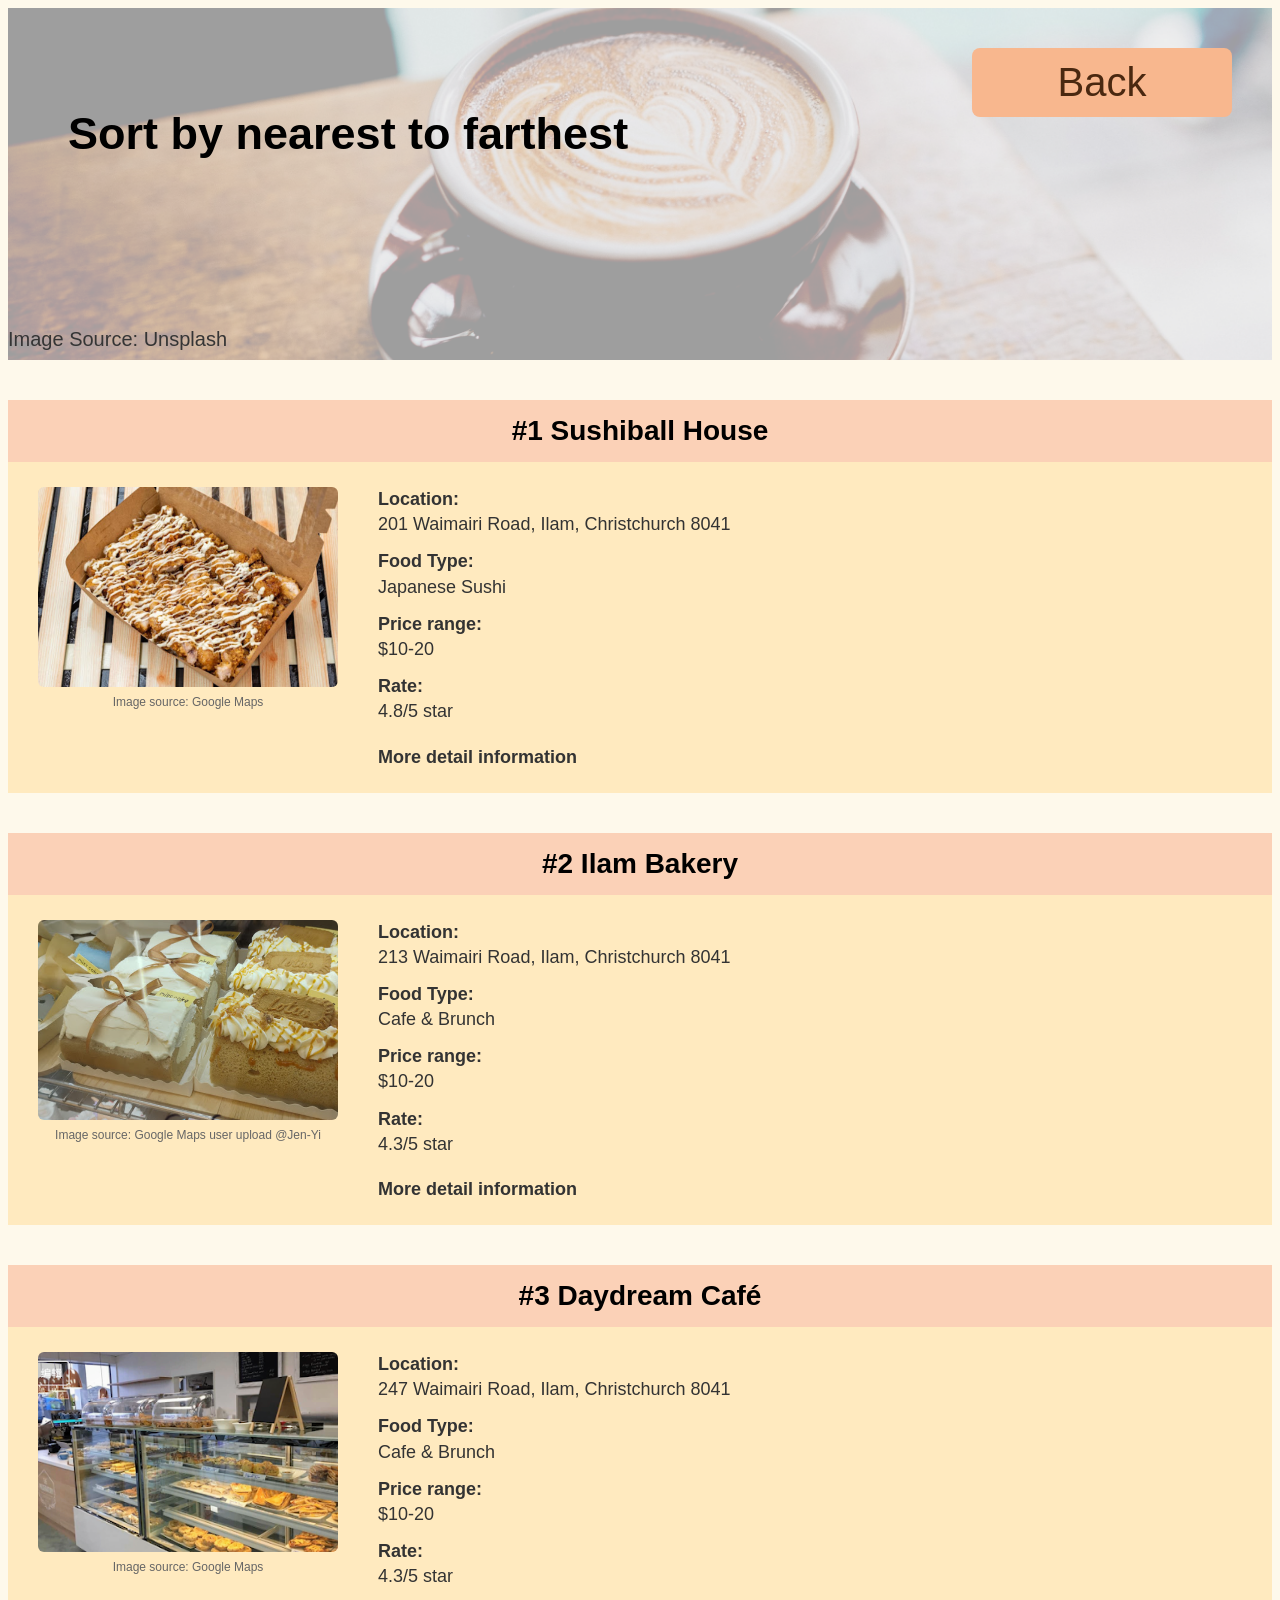
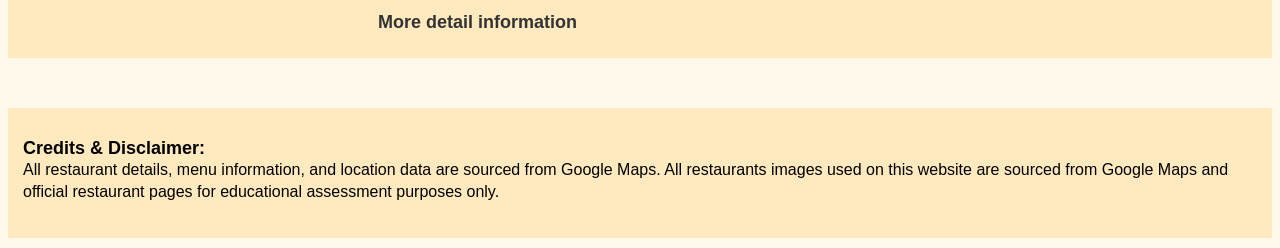
==== commit 5df91232: "Change the wrong prefix and suffix for the comments" ====
--- a/distance.html
+++ b/distance.html
@@ -39,7 +39,7 @@
             </div>
             <div class="h-info-text">
                 <p><strong>Location:</strong><br>213 Waimairi Road, Ilam, Christchurch 8041</p>
-                <p><strong>Food Type:</strong><br>Cafe &amp; Brunch</p> /*网页文本中凡是出现单独的 & 符号，都必须写作 &amp;*/
+                <p><strong>Food Type:</strong><br>Cafe &amp; Brunch</p> <!--网页文本中凡是出现单独的 & 符号，都必须写作 &amp;-->
                 <p><strong>Price range:</strong><br>$10-20</p>
                 <p><strong>Rate:</strong><br>4.3/5 star</p>
                 <a href="https://maps.app.goo.gl/3nayNxGMpcvJ1Ad66" class="h-more-detail" target="_blank">More detail information</a>
@@ -56,7 +56,7 @@
             </div>
             <div class="h-info-text">
                 <p><strong>Location:</strong><br>247 Waimairi Road, Ilam, Christchurch 8041</p>
-                <p><strong>Food Type:</strong><br>Cafe &amp; Brunch</p> /*网页文本中凡是出现单独的 & 符号，都必须写作 &amp;*/
+                <p><strong>Food Type:</strong><br>Cafe &amp; Brunch</p> <!--网页文本中凡是出现单独的 & 符号，都必须写作 &amp;-->
                 <p><strong>Price range:</strong><br>$10-20</p>
                 <p><strong>Rate:</strong><br>4.3/5 star</p>
                 <a href="https://maps.app.goo.gl/UqMa17LTYHkXAdnG6" class="h-more-detail" target="_blank">More detail information</a>
@@ -65,7 +65,7 @@
     </section>
 
     <footer class="footercredit">
-        <h3 class="credittitle">Credits &amp; Disclaimer:</h3> /*网页文本中凡是出现单独的 & 符号，都必须写作 &amp;*/
+        <h3 class="credittitle">Credits &amp; Disclaimer:</h3> <!--网页文本中凡是出现单独的 & 符号，都必须写作 &amp;-->
         <p class="credit">
             All restaurant details, menu information, and location data are sourced from Google Maps. 
             All restaurants images used on this website are sourced from Google Maps and official restaurant pages for educational assessment purposes only.
--- a/style.css
+++ b/style.css
@@ -280,4 +280,24 @@
 
 .btn:hover{
   color: #d97736; 
+}
+
+@media (max-width: 768px) { /*如果屏幕的宽度小于或等于 768 像素*/
+    .information {
+        flex-direction: column;
+        align-items: center;
+    }
+    .h-column {
+        grid-template-columns: 1fr;
+    }
+    .hero-text, .hero-text2, .small-text {
+        position: static;
+        width: 100%;
+        margin: 10px 0;
+        text-align: center;
+    }
+    .sort-buttons, .returnbutton {
+        position: static;
+        margin: 15px auto;
+    }
 }
